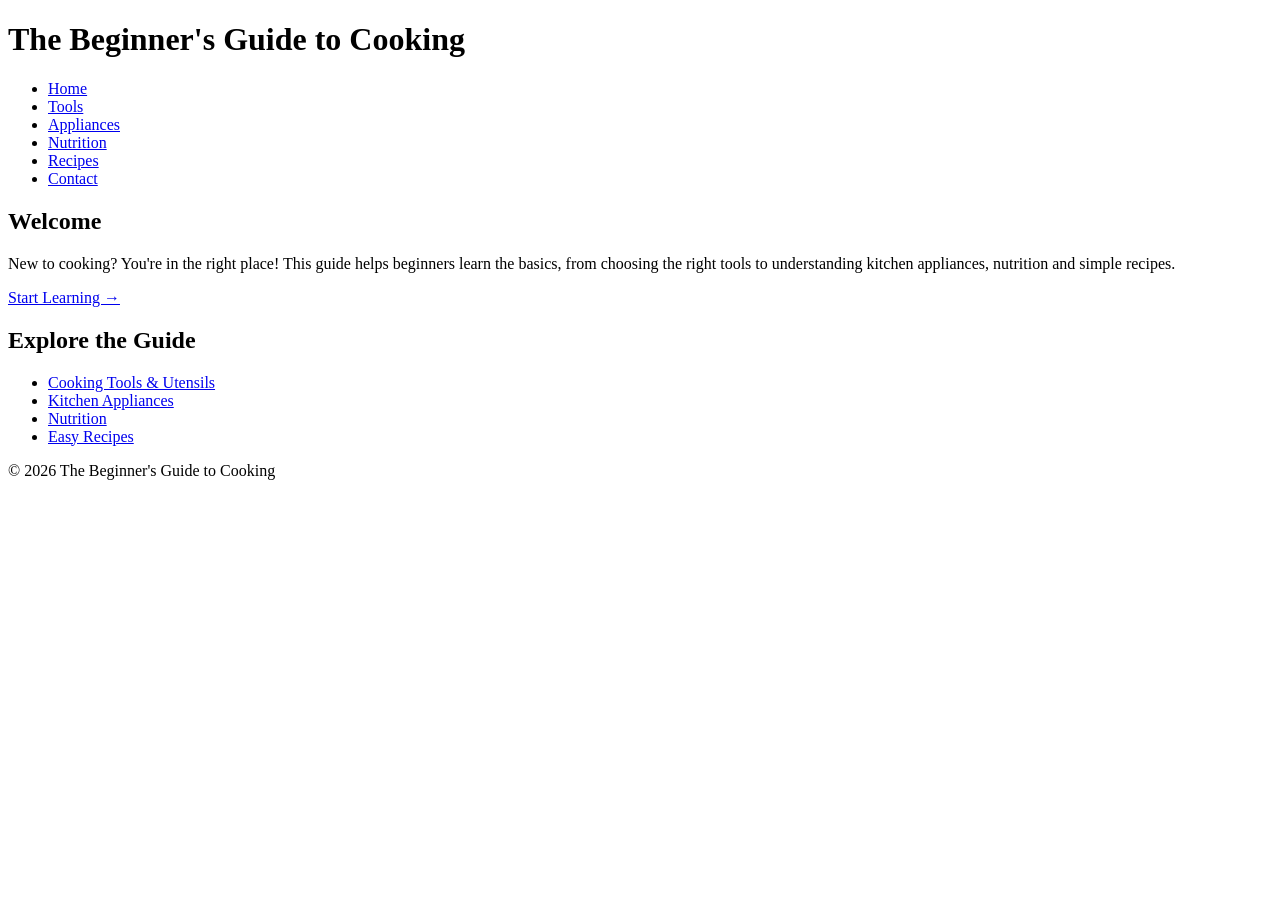
==== assessment2324 (2)/index.html @ 7f8e8d01 "hi" ====
<!DOCTYPE html>
<html lang="en">

<head>
	<meta charset="UTF-8">
	<meta name="viewport" content="width=device-width, initial-scale=1.0">
	<meta name="author" content="Christabel Agyeiwaa">
	<meta name="description" content="A beginner-friendly guide to cooking, kitchen tools, appliances, nutrition and simple recipes.">
	<meta name="keywords" content="cooking, beginners, recipes, nutrition, kitchen">

	<title>The Beginner's Guide to Cooking</title>

	<link rel="stylesheet" type="text/css" href="css/style.css">
</head>

<body>
	<header>
		<h1>The Beginner's Guide to Cooking</h1>

		<nav>
			<ul>
				<li><a href="index.html">Home</a></li>
				<li><a href="tools.html">Tools</a></li>
				<li><a href="appliances.html">Appliances</a></li>
				<li><a href="nutrition.html">Nutrition</a></li>
				<li><a href="recipes.html">Recipes</a></li>
				<li><a href="contact.html">Contact</a></li>
			</ul>
		</nav>
	</header>

	<main>
		<section>
			<h2>Welcome</h2>

			<p>
				New to cooking? You're in the right place!
				This guide helps beginners learn the basics, from choosing the right tools
				to understanding kitchen appliances, nutrition and simple recipes.
			</p>

			<a href="tools.html">Start Learning &rarr;</a>
		</section>

		<section>
			<h2>Explore the Guide</h2>

			<ul>
				<li><a href="tools.html">Cooking Tools &amp; Utensils</a></li>
				<li><a href="appliances.html">Kitchen Appliances</a></li>
				<li><a href="nutrition.html">Nutrition</a></li>
				<li><a href="recipes.html">Easy Recipes</a></li>
			</ul>
		</section>
	</main>

	<footer>
		<p>&copy; 2026 The Beginner's Guide to Cooking</p>
	</footer>
</body>

</html>
---- assessment2324 (2)/css/style.css ----
/* add all items from grading group 3 and 4. Search for items in group 5 that refer to css f.e. z index */
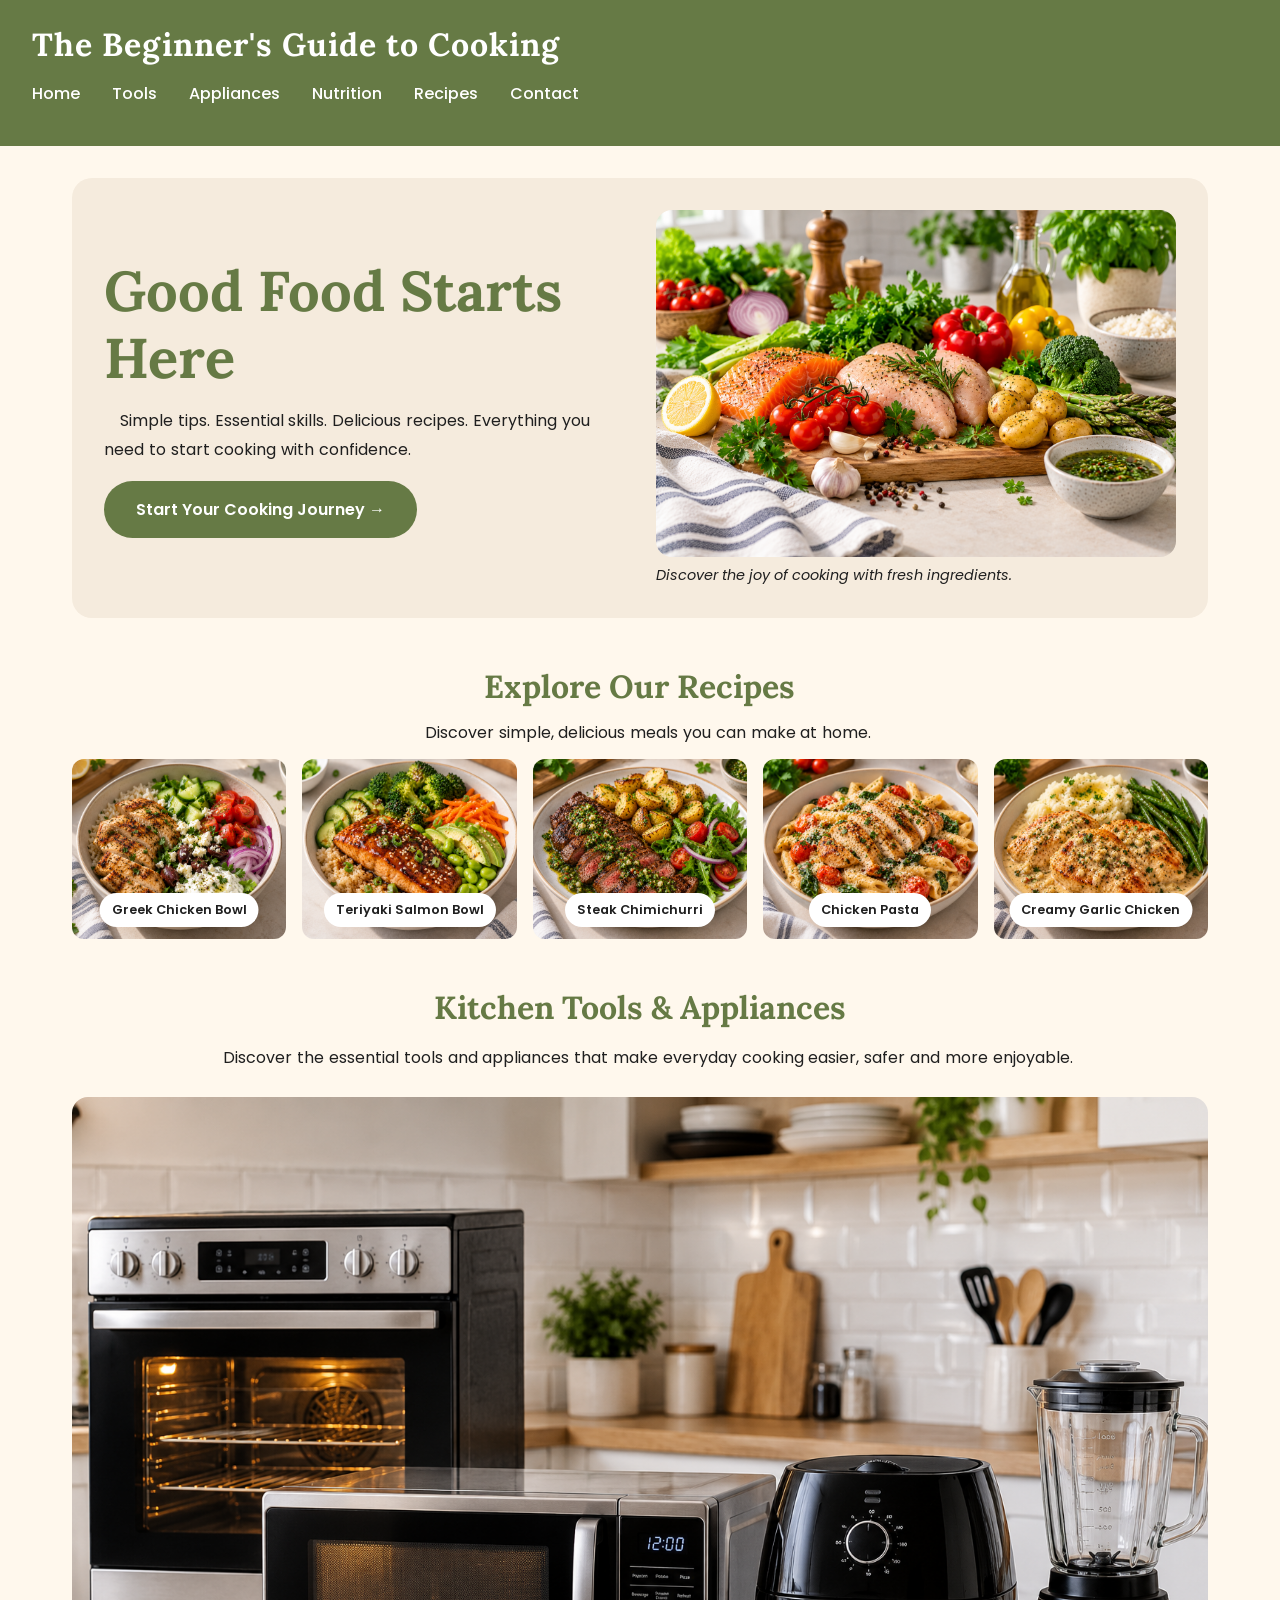
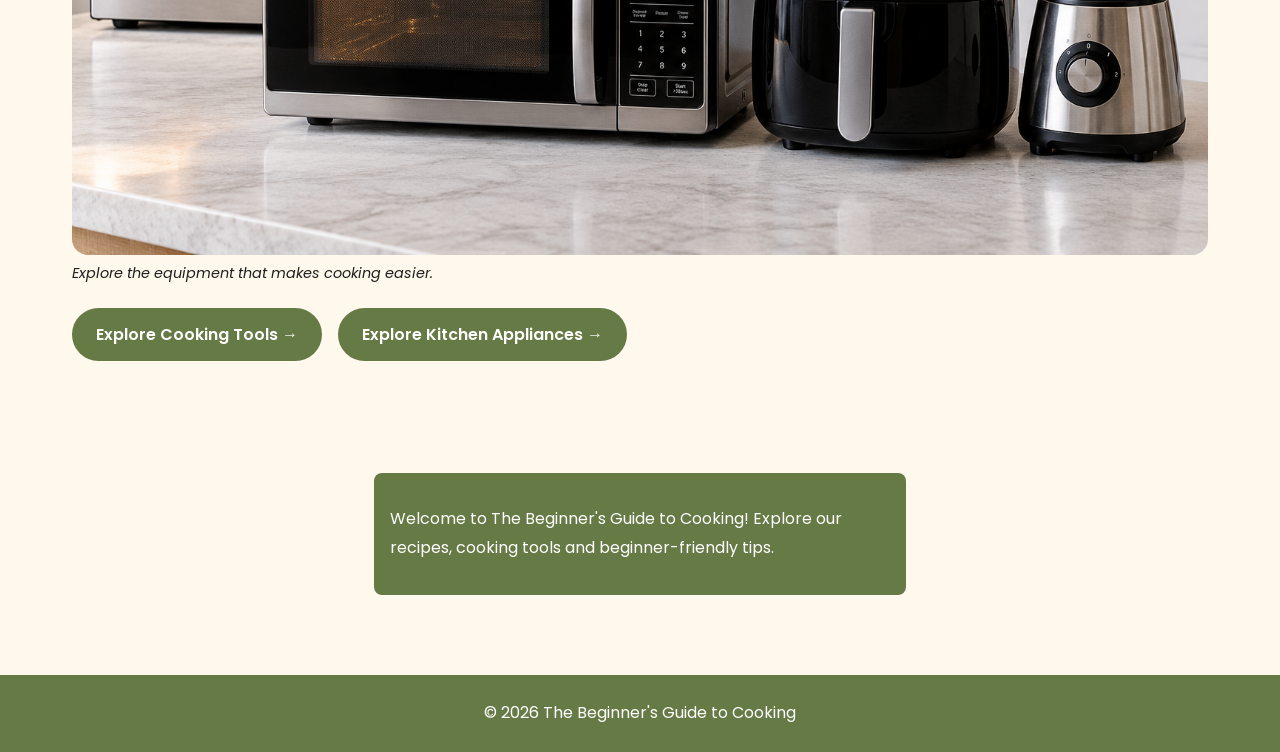
==== commit a4fa6394: "Completed WebMarkup website" ====
--- a/assessment2324 (2)/index.html
+++ b/assessment2324 (2)/index.html
@@ -11,6 +11,7 @@
 	<title>The Beginner's Guide to Cooking</title>
 
 	<link rel="stylesheet" type="text/css" href="css/style.css">
+	<link rel="icon" type="image/png" href="img/cooking-logo.png">
 </head>
 
 <body>
@@ -30,33 +31,127 @@
 	</header>
 
 	<main>
-		<section>
-			<h2>Welcome</h2>
+    <section class="home-hero">
 
-			<p>
-				New to cooking? You're in the right place!
-				This guide helps beginners learn the basics, from choosing the right tools
-				to understanding kitchen appliances, nutrition and simple recipes.
-			</p>
+        <article class="hero-text">
+            <h2>Good Food Starts Here</h2>
 
-			<a href="tools.html">Start Learning &rarr;</a>
-		</section>
+            <p>
+                Simple tips. Essential skills. Delicious recipes.
+                Everything you need to start cooking with confidence.
+            </p>
 
-		<section>
-			<h2>Explore the Guide</h2>
+            <a href="tools.html" class="hero-button">
+                Start Your Cooking Journey &rarr;
+            </a>
+        </article>
 
-			<ul>
-				<li><a href="tools.html">Cooking Tools &amp; Utensils</a></li>
-				<li><a href="appliances.html">Kitchen Appliances</a></li>
-				<li><a href="nutrition.html">Nutrition</a></li>
-				<li><a href="recipes.html">Easy Recipes</a></li>
-			</ul>
-		</section>
-	</main>
+        <figure>
+            <img src="img/home-hero.png"
+                 alt="Fresh ingredients including vegetables, chicken, salmon and herbs"
+                 title="Welcome to The Beginner's Guide to Cooking">
 
-	<footer>
+            <figcaption>
+                Discover the joy of cooking with fresh ingredients.
+            </figcaption>
+        </figure>
+
+    </section>
+
+    <section class="home-recipes">
+        <h2>Explore Our Recipes</h2>
+        <p>Discover simple, delicious meals you can make at home.</p>
+
+		<article class="recipe-card">
+    <a href="recipes.html">
+        <figure>
+            <img src="img/greek-chicken-bowl.png"
+                 alt="Greek chicken bowl with vegetables, feta and tzatziki"
+                 title="Greek Chicken Bowl">
+
+            <figcaption>Greek Chicken Bowl</figcaption>
+        </figure>
+    </a>
+</article>
+	<article class="recipe-card">
+    <a href="recipes.html">
+        <figure>
+            <img src="img/teriyaki-salmon-bowl.png"
+                 alt="Teriyaki salmon bowl with rice and vegetables"
+                 title="Teriyaki Salmon Bowl">
+
+            <figcaption>Teriyaki Salmon Bowl</figcaption>
+        </figure>
+    </a>
+</article>
+<article class="recipe-card">
+    <a href="recipes.html">
+        <figure>
+            <img src="img/steak-chimichurri.png"
+                 alt="Steak served with chimichurri sauce"
+                 title="Steak Chimichurri">
+
+            <figcaption>Steak Chimichurri</figcaption>
+        </figure>
+    </a>
+</article>
+<article class="recipe-card">
+    <a href="recipes.html">
+        <figure>
+            <img src="img/chicken-pasta.png"
+                 alt="Chicken pasta with a creamy sauce"
+                 title="Chicken Pasta">
+
+            <figcaption>Chicken Pasta</figcaption>
+        </figure>
+    </a>
+</article>
+<article class="recipe-card">
+    <a href="recipes.html">
+        <figure>
+            <img src="img/creamy-garlic-chicken.png"
+                 alt="Creamy garlic chicken served with vegetables"
+                 title="Creamy Garlic Chicken">
+
+            <figcaption>Creamy Garlic Chicken</figcaption>
+        </figure>
+    </a>
+</article>
+    </section>
+<section class="home-kitchen">
+    <h2>Kitchen Tools &amp; Appliances</h2>
+
+    <p>
+        Discover the essential tools and appliances that make
+        everyday cooking easier, safer and more enjoyable.
+    </p>
+	<figure>
+    <img
+        src="img/kitchen-appliances.png"
+        alt="Kitchen appliances used for everyday cooking"
+        title="Essential kitchen appliances"
+    >
+    <figcaption>
+        Explore the equipment that makes cooking easier.
+    </figcaption>
+</figure>
+<nav class="kitchen-links" aria-label="Explore kitchen equipment">
+    <a href="tools.html">Explore Cooking Tools &rarr;</a>
+    <a href="appliances.html">Explore Kitchen Appliances &rarr;</a>
+</nav>
+</section>
+    
+</main>
+<aside class="cookie-message">
+    <p>
+        Welcome to The Beginner's Guide to Cooking!
+        Explore our recipes, cooking tools and beginner-friendly tips.
+    </p>
+</aside
+>
+<footer>
 		<p>&copy; 2026 The Beginner's Guide to Cooking</p>
 	</footer>
+
 </body>
-
 </html>
--- a/assessment2324 (2)/css/style.css
+++ b/assessment2324 (2)/css/style.css
@@ -1 +1,969 @@
-/* add all items from grading group 3 and 4. Search for items in group 5 that refer to css f.e. z index */ +@import url('https://fonts.googleapis.com/css2?family=Lora:wght@400;500;600;700&family=Poppins:wght@400;500;600;700&display=swap');
+/* Website colours */
+
+:root {
+	--primary-color: #FFF8ED;
+	--secondary-color: #667A45;
+	--accent-color: #C65D32;
+	--text-color: #1F1F1F;
+	--background-color: #FFFFFF;
+} 
+/* General website styling */
+
+body {
+	background-color: var(--primary-color);
+	color: var(--text-color);
+	margin: 0;
+}
+body {
+	font-family: 'Poppins', sans-serif;
+}
+
+h1, h2, h3 {
+	font-family: 'Lora', serif;
+}
+/* Paragraph styling */
+
+p {
+	font-size: 1rem;
+	line-height: 1.8;
+	max-width: 65ch;
+}
+/* Image styling */
+
+img {
+	max-width: 100%;
+	height: auto;
+	display: block;
+}
+/* Main content styling */
+
+main {
+	max-width: 1200px;
+	margin: 0 auto;
+	padding: 2rem;
+}
+/* Header styling */
+
+header {
+	background-color: var(--secondary-color);
+	color: white;
+	padding: 1.5rem 2rem;
+}
+
+header h1 {
+	margin: 0;
+	font-size: 2rem;
+	letter-spacing: 1px;
+}
+/* Navigation styling */
+
+nav ul {
+	list-style: none;
+	display: flex;
+	gap: 2rem;
+	padding: 0;
+	margin-top: 1rem;
+}
+
+nav a {
+	color: white;
+	text-decoration: none;
+	font-weight: 500;
+}
+/* Navigation hover effects */
+
+nav a:hover {
+	color: var(--accent-color);
+}
+
+nav a:active {
+	text-decoration: underline;
+}
+/* Heading styling */
+
+h2 {
+	font-size: 2rem;
+	color: var(--secondary-color);
+	margin-bottom: 1rem;
+}
+
+h3 {
+	font-size: 1.4rem;
+	color: var(--accent-color);
+	margin-bottom: 0.5rem;
+}
+/* Section spacing */
+
+main section {
+	margin-bottom: 3rem;
+}
+
+main article {
+	margin-bottom: 3rem;
+}
+/* Image and caption styling */
+
+figure {
+	margin: 1.5rem 0;
+}
+
+figure img {
+	width: 100%;
+	max-width: 600px;
+	height: auto;
+	border-radius: 12px;
+}
+
+figcaption {
+	font-size: 0.9rem;
+	color: var(--text-color);
+	margin-top: 0.5rem;
+	font-style: italic;
+}
+/* Footer styling */
+
+footer {
+	background-color: var(--secondary-color);
+	color: white;
+	text-align: center;
+	padding: 1.5rem;
+	margin-top: 3rem;
+}
+
+footer p {
+	margin: 0 auto;
+}
+/* Contact form styling */
+
+form label,
+form input,
+form textarea {
+	display: block;
+	margin-bottom: 0.75rem;
+}
+
+form input,
+form textarea {
+	padding: 0.75rem;
+	max-width: 100%;
+	box-sizing: border-box;
+}
+
+form textarea {
+	width: 100%;
+	max-width: 500px;
+	min-height: 150px;
+}
+/* Contact input widths */
+
+#name {
+	width: 250px;
+}
+
+#email {
+	width: 350px;
+}
+/* Contact button styling */
+
+input[type="submit"] {
+	background-color: var(--accent-color);
+	color: white;
+	border: none;
+	border-radius: 8px;
+	padding: 0.75rem 1.5rem;
+	font-family: 'Poppins', sans-serif;
+	font-weight: 600;
+	cursor: pointer;
+}
+
+input[type="submit"]:hover {
+	background-color: var(--secondary-color);
+}
+/* Nutrition table styling */
+
+table {
+	width: 100%;
+	border-collapse: collapse;
+	margin-top: 1.5rem;
+}
+
+th, td {
+	padding: 1rem;
+	text-align: left;
+	border-width: 1px;
+	border-style: solid;
+	border-color: var(--secondary-color);
+}
+
+th {
+	background-color: var(--secondary-color);
+	color: white;
+}
+/* Alternating nutrition table row colours */
+
+tr:nth-child(even) {
+    background-color: #CFF;
+}
+
+tr:nth-child(odd) {
+    background-color: #FFF;
+}
+/* Alternating table row colours */
+
+tr:nth-child(even) {
+	background-color: #CFF;
+}
+
+tr:nth-child(odd) {
+	background-color: #FFF;
+}
+/* Recipe heading styling */
+
+main article h3,
+main section h3 {
+	text-transform: uppercase;
+	letter-spacing: 1px;
+}
+/* Paragraph indentation */
+
+main section p {
+	text-indent: 1em;
+}
+/* Word spacing */
+
+main p {
+	word-spacing: 0.05em;
+}
+
+/* First letter styling */
+
+main > section:first-child > p:first-of-type::first-letter,
+main > p:first-of-type::first-letter {
+    font-size: 1.3em;
+    font-weight: bold;
+    color: var(--accent-color);
+}
+/* Header positioning */
+
+header {
+    position: relative;
+}
+/* Cookie message */
+
+.cookie-message {
+    position: relative;
+    z-index: 9999;
+    background-color: var(--secondary-color);
+    color: white;
+    padding: 1rem;
+    border-radius: 8px;
+    max-width: 500px;
+    margin: 2rem auto;
+}
+/* Mobile screen styling */
+
+@media (max-width: 768px) {
+    nav ul {
+        flex-direction: column;
+        gap: 0.75rem;
+    }
+
+    main {
+        padding: 1rem;
+    }
+}
+    /* Desktop screen styling */
+
+@media (min-width: 769px) {
+    nav ul {
+        flex-direction: row;
+    }
+
+    main {
+        padding: 2rem;
+    }
+}
+/* Beginner tip styling */
+
+@media (min-width: 769px) {
+    main aside:not(.cookie-message) {
+        float: right;
+        width: 250px;
+        margin: 1rem 0 1rem 2rem;
+        padding: 1rem;
+        background-color: white;
+        border-left: 4px solid var(--accent-color);
+        border-radius: 8px;
+    }
+}
+/* Footer layout */
+
+body {
+    min-height: 100vh;
+    display: flex;
+    flex-direction: column;
+}
+
+main {
+    flex: 1;
+    width: 100%;
+    box-sizing: border-box;
+}
+/* Mobile beginner tip styling */
+
+@media (max-width: 768px) {
+    main aside:not(.cookie-message) {
+        float: none;
+        width: auto;
+        padding: 1rem;
+        margin: 1rem 0;
+        background-color: white;
+        border-left: 4px solid var(--accent-color);
+        border-radius: 8px;
+    }
+}
+/* Mobile contact form styling */
+
+@media (max-width: 768px) {
+    #name,
+    #email,
+    form textarea {
+        width: 100%;
+        max-width: 100%;
+    }
+}
+/* Mobile nutrition table styling */
+
+@media (max-width: 768px) {
+    th, td {
+        padding: 0.5rem;
+        font-size: 0.85rem;
+        overflow-wrap: anywhere;
+    }
+}
+/* Mobile cookie message styling */
+
+@media (max-width: 768px) {
+    .cookie-message {
+        left: 1rem;
+        right: 1rem;
+        max-width: none;
+    }
+}
+/* Home page hero button */
+
+.hero-button {
+    display: inline-block;
+    background-color: var(--secondary-color);
+    color: white;
+    padding: 1rem 2rem;
+    border-radius: 50px;
+    text-decoration: none;
+    font-weight: 600;
+}
+
+.hero-button:hover {
+    background-color: var(--accent-color);
+}
+/* Home page hero layout */
+
+@media (min-width: 769px) {
+    .home-hero {
+        display: grid;
+        grid-template-columns: 1fr 1fr;
+        gap: 2rem;
+        align-items: center;
+    }
+}
+/* Home page hero heading */
+
+.home-hero h2 {
+    font-size: 3.5rem;
+    line-height: 1.2;
+    margin-bottom: 1rem;
+}
+/* Home page hero background */
+
+.home-hero {
+    background-color: #F5EBDD;
+    padding: 2rem;
+    border-radius: 20px;
+}
+/* Home page hero image */
+
+.home-hero figure {
+    margin: 0;
+}
+
+.home-hero figure img {
+    width: 100%;
+    max-width: none;
+    border-radius: 16px;
+}
+/* Home page recipe card layout */
+
+@media (min-width: 769px) {
+    .home-recipes {
+        display: grid;
+        grid-template-columns: repeat(5, 1fr);
+        gap: 1rem;
+    }
+
+    .home-recipes > h2,
+    .home-recipes > p {
+        grid-column: 1 / -1;
+    }
+}
+/* Home page recipe card images */
+
+.recipe-card img {
+    width: 100%;
+    height: 180px;
+    object-fit: cover;
+    border-radius: 12px;
+}
+/* Home page recipe section spacing */
+
+.home-recipes {
+    row-gap: 0.75rem;
+}
+
+.home-recipes h2,
+.home-recipes > p {
+    margin: 0;
+}
+
+.home-recipes .recipe-card {
+    margin-bottom: 0;
+}
+/* Home page recipe card labels */
+
+.recipe-card figcaption {
+    background-color: white;
+    color: var(--text-color);
+    font-style: normal;
+    font-weight: 600;
+    text-align: center;
+    padding: 0.5rem;
+    border-radius: 20px;
+    margin-top: 0.5rem;
+}
+
+.recipe-card a {
+    text-decoration: none;
+}
+/* Recipe labels on images */
+
+.recipe-card figure {
+    position: relative;
+    margin: 0;
+}
+
+.recipe-card figcaption {
+    position: absolute;
+    bottom: 0.75rem;
+    left: 50%;
+    transform: translateX(-50%);
+    margin: 0;
+    white-space: nowrap;
+    font-size: 0.8rem;
+    padding: 0.5rem 0.75rem;
+}
+/* Home recipe section heading */
+
+.home-recipes > h2,
+.home-recipes > p {
+    text-align: center;
+    max-width: none;
+}
+/* Home page kitchen section */
+
+.home-kitchen figure {
+    margin: 1.5rem 0;
+}
+
+.home-kitchen figure img {
+    width: 100%;
+    max-width: none;
+    height: 300px;
+    object-fit: cover;
+    border-radius: 16px;
+}
+/* Kitchen banner on mobile */
+
+@media (max-width: 768px) {
+    .home-kitchen figure img {
+        height: 200px;
+    }
+}
+/* Kitchen image on desktop */
+
+@media (min-width: 769px) {
+    .home-kitchen figure img {
+        height: auto;
+        object-fit: contain;
+    }
+}
+.kitchen-links {
+    display: flex;
+    gap: 1rem;
+    flex-wrap: wrap;
+    margin-top: 1.5rem;
+}
+
+.kitchen-links a {
+    display: inline-block;
+    background-color: var(--secondary-color);
+    color: white;
+    padding: 0.9rem 1.5rem;
+    border-radius: 30px;
+    text-decoration: none;
+    font-weight: 600;
+}
+
+.kitchen-links a:hover {
+    background-color: var(--accent-color);
+}
+
+/* Keep kitchen button text visible */
+
+.kitchen-links a:visited,
+.kitchen-links a:active {
+    color: white;
+}
+/* Centre the kitchen section heading */
+
+.home-kitchen > h2,
+.home-kitchen > p {
+    text-align: center;
+    max-width: none;
+}
+/* Recipe cards on mobile */
+
+@media (max-width: 768px) {
+    .home-recipes {
+        display: grid;
+        grid-template-columns: repeat(2, 1fr);
+        gap: 1rem;
+    }
+
+    .home-recipes > h2,
+    .home-recipes > p {
+        grid-column: 1 / -1;
+    }
+}
+/* Recipe labels on mobile */
+
+@media (max-width: 768px) {
+    .recipe-card figcaption {
+        white-space: normal;
+        width: 80%;
+        box-sizing: border-box;
+        font-size: 0.7rem;
+        line-height: 1.3;
+    }
+}
+/* Home hero on mobile */
+
+@media (max-width: 768px) {
+    .home-hero h2 {
+        font-size: 2.2rem;
+        line-height: 1.2;
+    }
+
+    .home-hero {
+        padding: 1.5rem;
+    }
+}
+/* Home hero image on mobile */
+
+@media (max-width: 768px) {
+    .home-hero figure {
+        margin-top: 1.5rem;
+    }
+
+    .home-hero figure img {
+        width: 100%;
+        height: 250px;
+        object-fit: cover;
+    }
+}
+/* Mobile navigation menu */
+
+@media (max-width: 768px) {
+    nav ul {
+        align-items: center;
+        gap: 1rem;
+    }
+
+    nav a {
+        text-align: center;
+    }
+}
+/* Mobile website header */
+
+@media (max-width: 768px) {
+    header h1 {
+        text-align: center;
+        font-size: 1.6rem;
+        line-height: 1.3;
+    }
+}
+/* Kitchen buttons on mobile */
+
+@media (max-width: 768px) {
+    .kitchen-links {
+        flex-direction: column;
+        align-items: center;
+    }
+
+    .kitchen-links a {
+        text-align: center;
+        width: 100%;
+        max-width: 300px;
+        box-sizing: border-box;
+    }
+}
+/* Centre the fifth recipe card on mobile */
+
+@media (max-width: 768px) {
+    .home-recipes .recipe-card:last-child {
+        grid-column: 1 / -1;
+        width: calc(50% - 0.5rem);
+        justify-self: center;
+    }
+}
+/* Recipe card hover effect */
+
+.recipe-card img {
+    transition: transform 0.3s ease;
+}
+
+.recipe-card:hover img {
+    transform: scale(1.03);
+}
+/* Cooking Tools page introduction */
+
+.tools-page > h2,
+.tools-page > p {
+    text-align: center;
+    max-width: none;
+}
+/* Cooking Tools page image */
+
+.tools-page > figure {
+    max-width: 850px;
+    margin: 2rem auto;
+}
+
+.tools-page > figure img {
+    width: 100%;
+    max-width: none;
+    border-radius: 16px;
+}
+
+.tools-page > figure figcaption {
+    text-align: center;
+}
+/* Cooking Tools cards */
+
+.tools-page section {
+    background-color: white;
+    padding: 1.5rem;
+    border-radius: 16px;
+    margin-bottom: 1.5rem;
+    border-left: 4px solid var(--secondary-color);
+}
+.tools-page > section h3 {
+    margin-top: 0;
+}
+
+.tools-page > section p {
+    margin-bottom: 0;
+}
+/* Cooking Tools: two columns on desktop */
+
+@media (min-width: 769px) {
+    .tools-page.tools-grid {
+        display: grid;
+        grid-template-columns: repeat(2, minmax(0, 1fr));
+        gap: 1.5rem;
+    }
+
+    .tools-page.tools-grid > h2,
+    .tools-page.tools-grid > p,
+    .tools-page.tools-grid > figure,
+    .tools-page.tools-grid > aside {
+        grid-column: 1 / -1;
+    }
+
+    .tools-page.tools-grid > section {
+        margin-bottom: 0;
+    }
+}
+/* Cooking Tools cards on mobile */
+
+@media (max-width: 768px) {
+    .tools-page.tools-grid {
+        display: block;
+    }
+
+    .tools-page section {
+        padding: 1rem;
+        margin-bottom: 1rem;
+    }
+}
+/* Kitchen Appliances page introduction */
+
+.appliances-page > h2,
+.appliances-page > p {
+    text-align: center;
+    max-width: none;
+}
+/* Kitchen Appliances description cards */
+
+.appliances-page section {
+    background-color: white;
+    padding: 1.5rem;
+    border-radius: 16px;
+    margin-bottom: 1.5rem;
+    border-left: 4px solid var(--secondary-color);
+}
+
+.appliances-page section h2 {
+    margin-top: 0;
+}
+/* Kitchen Appliances desktop grid */
+
+@media (min-width: 769px) {
+    .appliances-page.appliances-grid {
+        display: grid;
+        grid-template-columns: repeat(2, minmax(0, 1fr));
+        gap: 1.5rem;
+        align-content: start;
+    }
+
+    .appliances-grid > h2,
+    .appliances-grid > p,
+    .appliances-grid > figure {
+        grid-column: 1 / -1;
+    }
+
+    .appliances-grid > section {
+        margin-bottom: 0;
+    }
+}
+/* Kitchen Appliances page image */
+
+.appliances-page > figure {
+    max-width: 850px;
+    width: 100%;
+    margin: 2rem auto;
+}
+
+.appliances-page > figure img {
+    width: 100%;
+    max-width: none;
+    height: auto;
+    border-radius: 16px;
+}
+
+.appliances-page > figure figcaption {
+    text-align: center;
+}
+/* Kitchen Appliances cards on mobile */
+
+@media (max-width: 768px) {
+    .appliances-page.appliances-grid {
+        display: block;
+    }
+
+    .appliances-page section {
+        padding: 1rem;
+        margin-bottom: 1rem;
+    }
+}
+/* Nutrition page introduction */
+
+.nutrition-page > h2,
+.nutrition-page > p {
+    text-align: center;
+    max-width: none;
+}
+/* Nutrition information cards */
+
+.nutrition-page section {
+    background-color: white;
+    padding: 1.5rem;
+    border-radius: 16px;
+    margin-bottom: 1.5rem;
+    border-left: 4px solid var(--secondary-color);
+}
+
+.nutrition-page section h2,
+.nutrition-page section h3 {
+    margin-top: 0;
+}
+/* Nutrition desktop layout */
+
+@media (min-width: 769px) {
+    .nutrition-page.nutrition-grid {
+        display: grid;
+        grid-template-columns: repeat(2, minmax(0, 1fr));
+        gap: 1.5rem;
+        align-content: start;
+    }
+
+    .nutrition-grid > h2,
+    .nutrition-grid > p,
+    .nutrition-grid > figure,
+    .nutrition-grid > table {
+        grid-column: 1 / -1;
+    }
+
+    .nutrition-grid > section {
+        margin-bottom: 0;
+    }
+}
+/* Nutrition page image */
+
+.nutrition-page > figure {
+    width: 100%;
+    max-width: 850px;
+    margin: 2rem auto;
+}
+
+.nutrition-page > figure img {
+    width: 100%;
+    max-width: none;
+    height: auto;
+    border-radius: 16px;
+}
+
+.nutrition-page > figure figcaption {
+    text-align: center;
+}
+/* Nutrition cards on mobile */
+
+@media (max-width: 768px) {
+    .nutrition-page.nutrition-grid {
+        display: block;
+    }
+
+    .nutrition-page section {
+        padding: 1rem;
+        margin-bottom: 1rem;
+    }
+}
+/* Recipes page introduction */
+
+.recipes-page > h2,
+.recipes-page > p {
+    text-align: center;
+    max-width: none;
+}
+/* Recipe page cards */
+
+.recipes-page > article,
+.recipes-page > section {
+    background-color: white;
+    padding: 1.5rem;
+    border-radius: 16px;
+    margin-bottom: 2rem;
+    border-left: 4px solid var(--secondary-color);
+}
+/* Recipes page images */
+
+.recipes-page figure {
+    max-width: 700px;
+    margin: 1.5rem auto;
+}
+
+.recipes-page figure img {
+    width: 100%;
+    max-width: none;
+    height: auto;
+    border-radius: 12px;
+}
+
+.recipes-page figcaption {
+    text-align: center;
+}
+/* Recipe ingredients and instructions */
+
+.recipes-page li {
+    line-height: 1.8;
+    margin-bottom: 0.5rem;
+}
+
+.recipes-page h3 {
+    margin-top: 1.5rem;
+    margin-bottom: 0.75rem;
+}
+/* Recipe cards on mobile */
+
+@media (max-width: 768px) {
+    .recipes-page > article,
+    .recipes-page > section {
+        padding: 1rem;
+        margin-bottom: 1.5rem;
+    }
+
+    .recipes-page figure {
+        width: 100%;
+        margin: 1rem auto;
+    }
+}
+/* Contact page introduction */
+
+.contact-page > h2,
+.contact-page > p {
+    text-align: center;
+    max-width: none;
+}
+/* Contact form card */
+
+.contact-page form {
+    background-color: white;
+    padding: 2rem;
+    border-radius: 16px;
+    border-left: 4px solid var(--secondary-color);
+    max-width: 650px;
+    margin: 2rem auto;
+}
+/* Contact form input fields */
+
+.contact-page input[type="text"],
+.contact-page input[type="email"],
+.contact-page textarea {
+    width: 100%;
+    max-width: 100%;
+    padding: 0.75rem;
+    border: 1px solid var(--secondary-color);
+    border-radius: 8px;
+    box-sizing: border-box;
+}
+/* Contact form focus effect */
+
+.contact-page input:focus,
+.contact-page textarea:focus {
+    outline: 2px solid var(--accent-color);
+    outline-offset: 2px;
+}
+/* Contact form on mobile */
+
+@media (max-width: 768px) {
+    .contact-page form {
+        padding: 1rem;
+        margin: 1rem auto;
+    }
+
+    .contact-page #name,
+    .contact-page #email,
+    .contact-page textarea {
+        width: 100%;
+        max-width: 100%;
+        box-sizing: border-box;
+    }
+}
